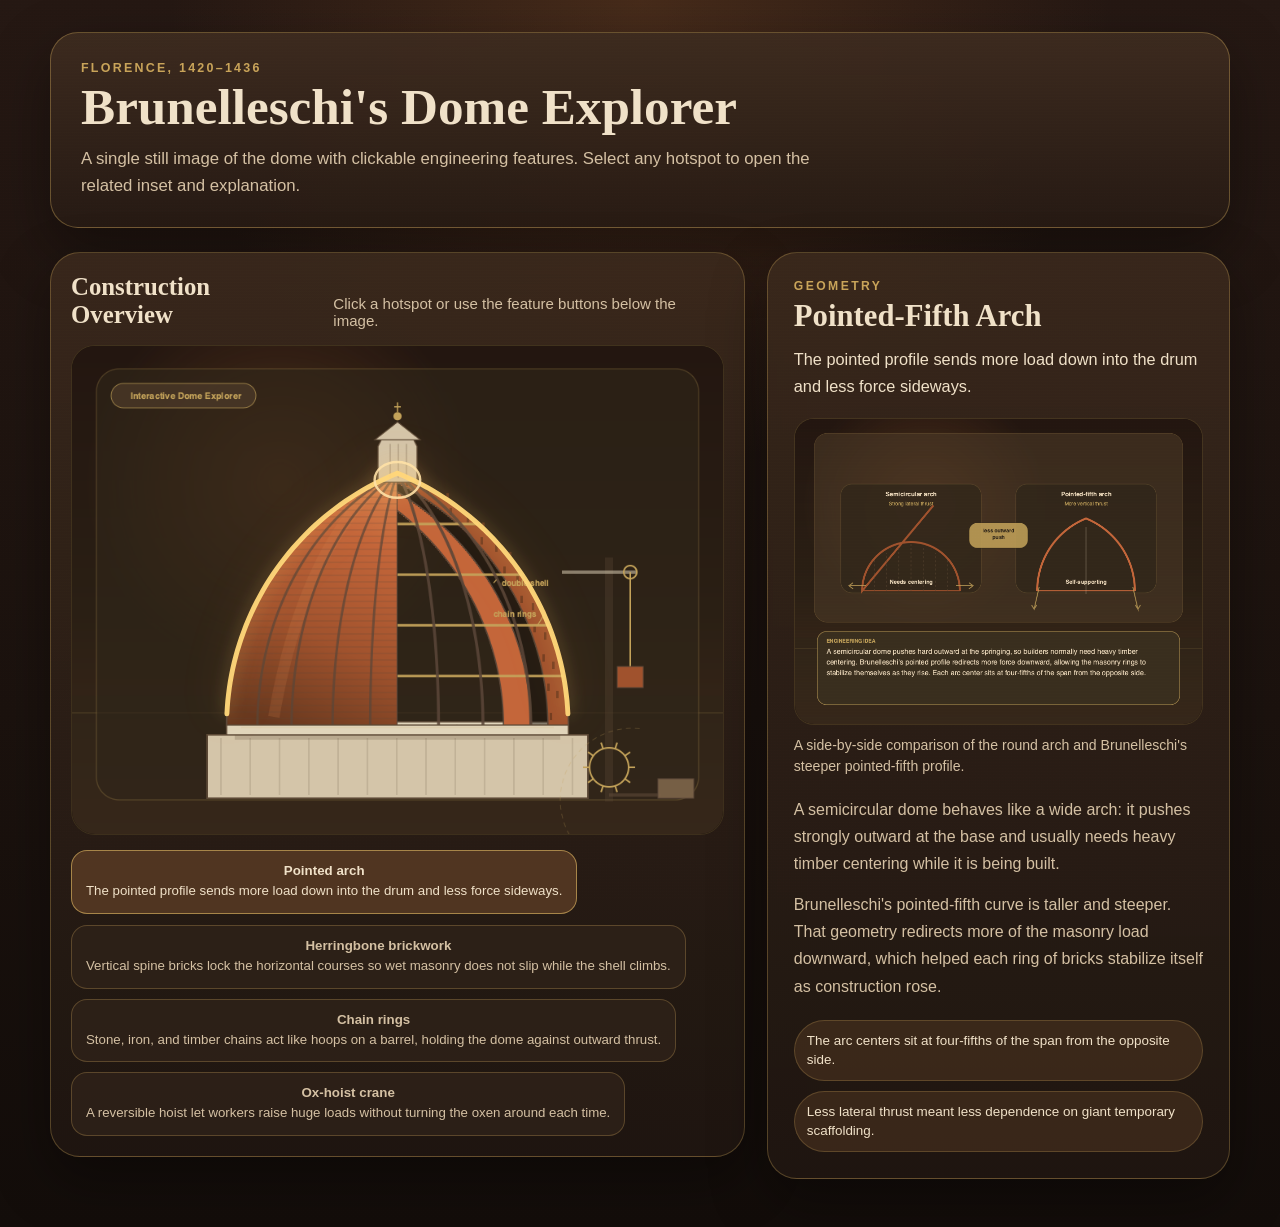
==== index.html @ 04abff4b "Deploy GitHub Pages site" ====
<!doctype html>
<html lang="en">
  <head>
    <meta charset="utf-8">
    <meta name="viewport" content="width=device-width, initial-scale=1">
    <title>Brunelleschi's Dome Explorer</title>
    <link rel="stylesheet" href="styles.css">
  </head>
  <body>
    <div class="page-shell">
      <header class="hero">
        <p class="eyebrow">Florence, 1420–1436</p>
        <h1>Brunelleschi's Dome Explorer</h1>
        <p class="deck">
          A single still image of the dome with clickable engineering features.
          Select any hotspot to open the related inset and explanation.
        </p>
      </header>

      <main class="layout">
        <section class="figure-card" aria-labelledby="figure-heading">
          <div class="figure-header">
            <h2 id="figure-heading">Construction Overview</h2>
            <p>Click a hotspot or use the feature buttons below the image.</p>
          </div>

          <div class="figure-stage">
            <img id="dome-figure" class="dome-figure" alt="">
            <svg id="highlight-layer" class="highlight-layer" aria-hidden="true"></svg>
            <div id="hotspots" class="hotspots"></div>
          </div>

          <div id="topic-list" class="topic-list" aria-label="Engineering features"></div>
        </section>

        <aside class="detail-card" aria-live="polite">
          <p id="detail-kicker" class="detail-kicker"></p>
          <h2 id="detail-title" class="detail-title"></h2>
          <p id="detail-summary" class="detail-summary"></p>

          <figure class="detail-figure">
            <img id="detail-image" class="detail-image" alt="">
            <figcaption id="detail-caption" class="detail-caption"></figcaption>
          </figure>

          <div id="detail-body" class="detail-body"></div>
          <div id="detail-facts" class="detail-facts"></div>
        </aside>
      </main>
    </div>

    <script src="data.js"></script>
    <script src="app.js"></script>
  </body>
</html>
---- styles.css ----
:root {
  --bg: #1d130f;
  --panel: rgba(54, 38, 27, 0.86);
  --panel-strong: rgba(39, 27, 20, 0.94);
  --panel-soft: rgba(88, 59, 37, 0.62);
  --gold: #c9a459;
  --gold-soft: rgba(201, 164, 89, 0.24);
  --text: #f0e1c8;
  --muted: #d4c0a3;
  --terracotta: #cf7242;
  --shadow: rgba(0, 0, 0, 0.35);
  --serif: "Iowan Old Style", "Palatino Linotype", "Book Antiqua", Georgia, serif;
  --sans: "Trebuchet MS", "Gill Sans", "Avenir Next", sans-serif;
}

* {
  box-sizing: border-box;
}

body {
  margin: 0;
  min-height: 100vh;
  font-family: var(--sans);
  color: var(--text);
  background:
    radial-gradient(circle at top, rgba(165, 97, 47, 0.26), transparent 34%),
    linear-gradient(180deg, #251813 0%, #1b120e 58%, #130d0a 100%);
}

body::before {
  content: "";
  position: fixed;
  inset: 0;
  pointer-events: none;
  opacity: 0.18;
  background-image:
    linear-gradient(rgba(255, 255, 255, 0.05) 1px, transparent 1px),
    linear-gradient(90deg, rgba(255, 255, 255, 0.03) 1px, transparent 1px);
  background-size: 100% 3px, 3px 100%;
  mix-blend-mode: soft-light;
}

.page-shell {
  width: min(1180px, calc(100% - 32px));
  margin: 0 auto;
  padding: 32px 0 48px;
}

.hero {
  margin-bottom: 24px;
  padding: 28px 30px;
  border: 1px solid rgba(201, 164, 89, 0.4);
  border-radius: 28px;
  background: linear-gradient(180deg, rgba(61, 43, 31, 0.95), rgba(39, 27, 20, 0.92));
  box-shadow: 0 24px 60px var(--shadow);
}

.eyebrow {
  margin: 0 0 8px;
  color: var(--gold);
  font-size: 0.78rem;
  font-weight: 700;
  letter-spacing: 0.18em;
  text-transform: uppercase;
}

.hero h1 {
  margin: 0;
  font-family: var(--serif);
  font-size: clamp(2.4rem, 4vw, 4rem);
  line-height: 0.95;
}

.deck {
  max-width: 46rem;
  margin: 14px 0 0;
  color: var(--muted);
  font-size: 1.05rem;
  line-height: 1.6;
}

.layout {
  display: grid;
  grid-template-columns: minmax(0, 1.35fr) minmax(320px, 0.9fr);
  gap: 22px;
  align-items: start;
}

.figure-card,
.detail-card {
  border: 1px solid rgba(201, 164, 89, 0.32);
  border-radius: 30px;
  background: linear-gradient(180deg, rgba(60, 42, 29, 0.86), rgba(31, 22, 17, 0.94));
  box-shadow: 0 22px 56px var(--shadow);
}

.figure-card {
  padding: 20px;
}

.figure-header {
  display: flex;
  justify-content: space-between;
  align-items: end;
  gap: 16px;
  margin-bottom: 16px;
}

.figure-header h2,
.detail-title {
  margin: 0;
  font-family: var(--serif);
}

.figure-header h2 {
  font-size: 1.55rem;
}

.figure-header p {
  margin: 0;
  color: var(--muted);
  font-size: 0.94rem;
}

.figure-stage {
  position: relative;
  overflow: hidden;
  border-radius: 24px;
  border: 1px solid rgba(201, 164, 89, 0.2);
  background: rgba(22, 15, 12, 0.74);
}

.dome-figure {
  display: block;
  width: 100%;
  height: auto;
}

.highlight-layer {
  position: absolute;
  inset: 0;
  width: 100%;
  height: 100%;
  pointer-events: none;
}

.highlight-group {
  opacity: 0;
  transition: opacity 180ms ease;
  filter: drop-shadow(0 0 10px rgba(255, 208, 116, 0.35)) drop-shadow(0 0 26px rgba(255, 164, 83, 0.22));
}

.highlight-group.is-visible {
  opacity: 1;
}

.hotspots {
  position: absolute;
  inset: 0;
}

.hotspot {
  position: absolute;
  border: 0;
  padding: 0;
  background: transparent;
  cursor: pointer;
  transition: box-shadow 180ms ease;
}

.hotspot:hover,
.hotspot:focus-visible {
  box-shadow: inset 0 0 0 1px rgba(201, 164, 89, 0.25);
  outline: none;
}

.hotspot-label {
  position: absolute;
  top: 12px;
  left: 50%;
  transform: translateX(-50%);
  padding: 6px 10px;
  border: 1px solid rgba(201, 164, 89, 0.34);
  border-radius: 999px;
  background: rgba(31, 22, 17, 0.92);
  color: var(--text);
  font-size: 0.76rem;
  font-weight: 700;
  letter-spacing: 0.03em;
  white-space: nowrap;
  opacity: 0;
  pointer-events: none;
  transition: opacity 180ms ease;
}

.hotspot:hover .hotspot-label,
.hotspot:focus-visible .hotspot-label,
.hotspot.is-preview .hotspot-label {
  opacity: 1;
}

.topic-list {
  display: flex;
  flex-wrap: wrap;
  gap: 10px;
  margin-top: 16px;
}

.topic-button {
  padding: 12px 14px;
  border: 1px solid rgba(201, 164, 89, 0.3);
  border-radius: 16px;
  background: rgba(46, 33, 24, 0.88);
  color: var(--muted);
  cursor: pointer;
  transition: border-color 160ms ease, transform 160ms ease, color 160ms ease, background 160ms ease;
}

.topic-button:hover,
.topic-button:focus-visible,
.topic-button.is-preview,
.topic-button.is-active {
  border-color: rgba(201, 164, 89, 0.72);
  background: rgba(87, 58, 36, 0.88);
  color: var(--text);
  transform: translateY(-1px);
  outline: none;
}

.topic-label {
  display: block;
  font-weight: 700;
}

.topic-copy {
  display: block;
  margin-top: 4px;
  font-size: 0.83rem;
  line-height: 1.4;
}

.detail-card {
  padding: 26px;
}

.detail-kicker {
  margin: 0 0 8px;
  color: var(--gold);
  font-size: 0.76rem;
  font-weight: 700;
  letter-spacing: 0.2em;
  text-transform: uppercase;
}

.detail-title {
  font-size: clamp(1.9rem, 2.4vw, 2.6rem);
  line-height: 1;
}

.detail-summary {
  margin: 14px 0 18px;
  color: var(--text);
  font-size: 1.02rem;
  line-height: 1.65;
}

.detail-figure {
  margin: 0;
}

.detail-image {
  width: 100%;
  display: block;
  border-radius: 20px;
  border: 1px solid rgba(201, 164, 89, 0.24);
  background: rgba(18, 12, 9, 0.72);
}

.detail-caption {
  margin-top: 10px;
  color: var(--muted);
  font-size: 0.88rem;
  line-height: 1.5;
}

.detail-body {
  display: grid;
  gap: 14px;
  margin-top: 18px;
  color: var(--muted);
  line-height: 1.7;
}

.detail-body p {
  margin: 0;
}

.detail-facts {
  display: flex;
  flex-wrap: wrap;
  gap: 10px;
  margin-top: 20px;
}

.fact-pill {
  padding: 10px 12px;
  border: 1px solid rgba(201, 164, 89, 0.26);
  border-radius: 999px;
  background: rgba(81, 54, 34, 0.54);
  color: var(--text);
  font-size: 0.84rem;
  line-height: 1.45;
}

@media (max-width: 920px) {
  .layout {
    grid-template-columns: 1fr;
  }

  .detail-card {
    order: -1;
  }
}

@media (max-width: 640px) {
  .page-shell {
    width: min(100% - 20px, 1180px);
    padding-top: 20px;
  }

  .hero,
  .figure-card,
  .detail-card {
    border-radius: 24px;
  }

  .hero {
    padding: 22px 20px;
  }

  .figure-card,
  .detail-card {
    padding: 16px;
  }

  .figure-header {
    display: block;
  }

  .figure-header p {
    margin-top: 8px;
  }

  .hotspot-label {
    display: none;
  }
}
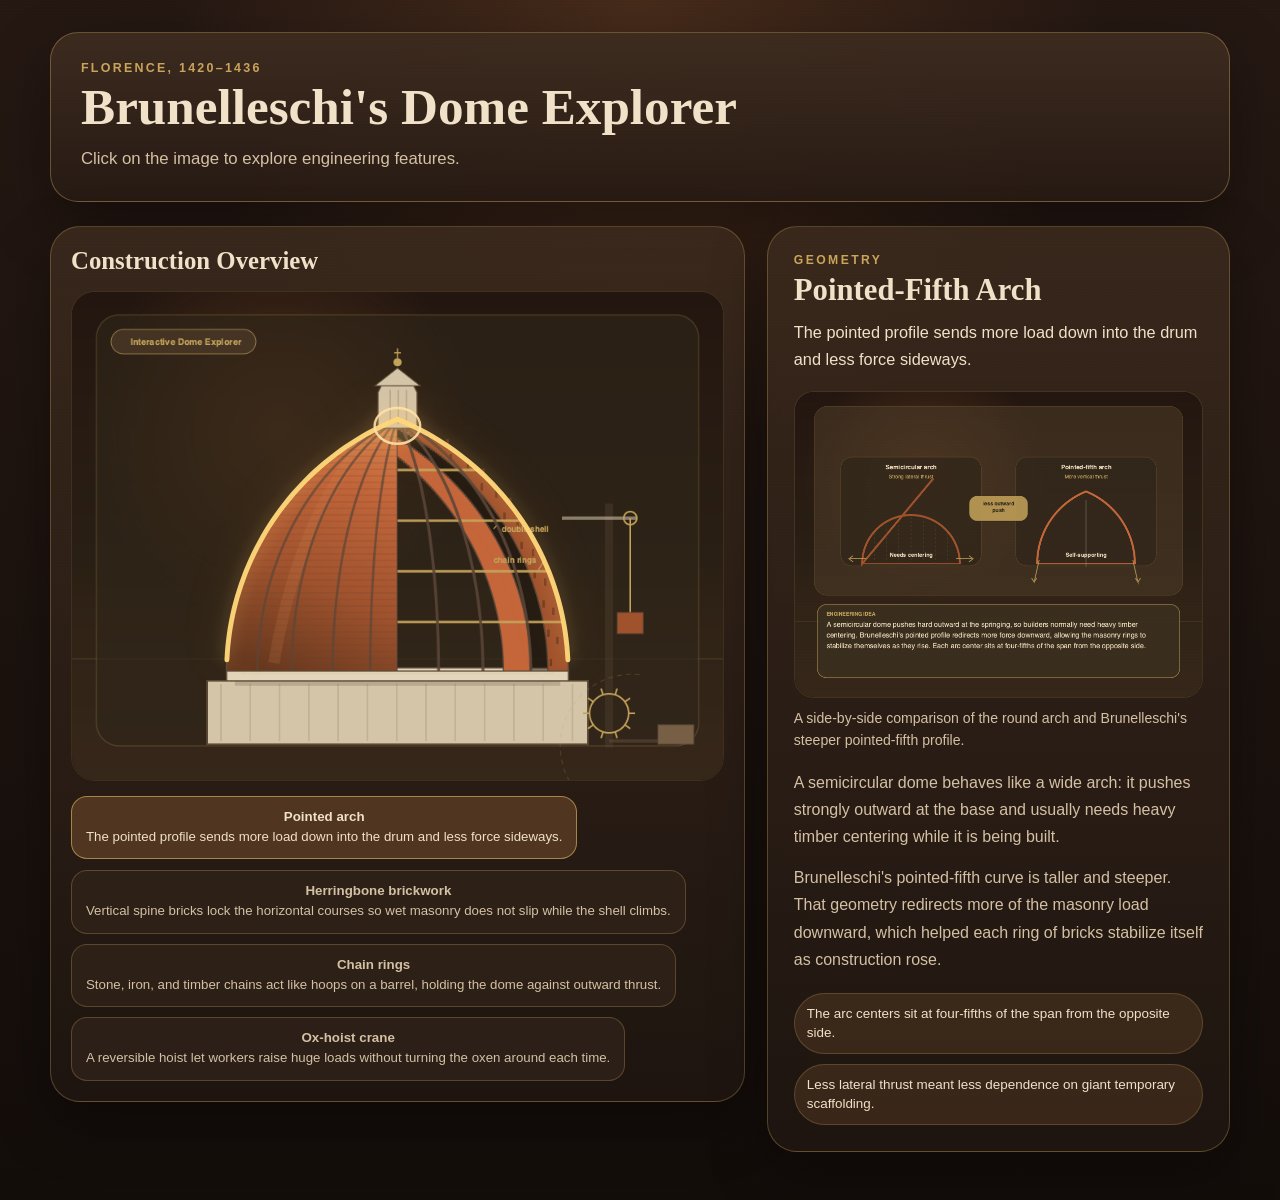
==== commit 6e0c515d: "Update GitHub Pages copy" ====
--- a/index.html
+++ b/index.html
@@ -12,8 +12,7 @@
         <p class="eyebrow">Florence, 1420–1436</p>
         <h1>Brunelleschi's Dome Explorer</h1>
         <p class="deck">
-          A single still image of the dome with clickable engineering features.
-          Select any hotspot to open the related inset and explanation.
+          Click on the image to explore engineering features.
         </p>
       </header>
 
@@ -21,7 +20,6 @@
         <section class="figure-card" aria-labelledby="figure-heading">
           <div class="figure-header">
             <h2 id="figure-heading">Construction Overview</h2>
-            <p>Click a hotspot or use the feature buttons below the image.</p>
           </div>
 
           <div class="figure-stage">
--- a/styles.css
+++ b/styles.css
@@ -114,6 +114,7 @@
 
 .figure-header h2 {
   font-size: 1.55rem;
+  white-space: nowrap;
 }
 
 .figure-header p {
